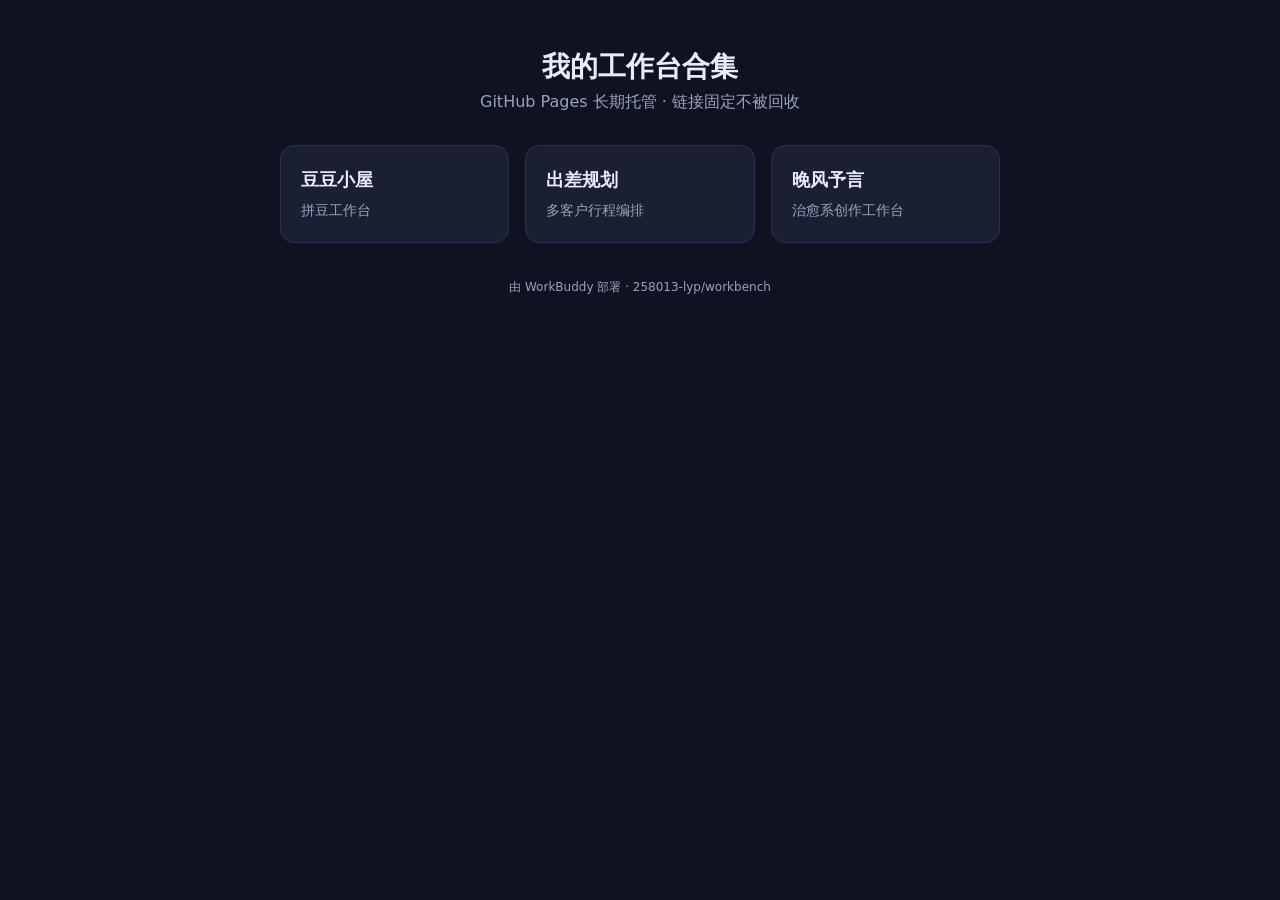
==== index.html @ c64cf82f "chore: 重新启用 .nojekyll 静态托管 + 根目录落地页" ====
<!DOCTYPE html>
<html lang="zh-CN">
<head>
<meta charset="utf-8">
<meta name="viewport" content="width=device-width, initial-scale=1">
<title>工作台合集</title>
<style>
  :root{--bg:#0f1220;--card:#1a1f33;--fg:#e8ecf6;--muted:#9aa3bd;--accent:#7c9cff}
  *{box-sizing:border-box}
  body{margin:0;font-family:system-ui,-apple-system,"PingFang SC","Microsoft YaHei",sans-serif;background:var(--bg);color:var(--fg);min-height:100vh;display:flex;flex-direction:column;align-items:center;padding:48px 20px}
  h1{font-size:28px;margin:0 0 6px}
  p.sub{color:var(--muted);margin:0 0 32px}
  .grid{display:grid;gap:16px;width:min(720px,100%);grid-template-columns:repeat(auto-fit,minmax(200px,1fr))}
  a.card{display:block;background:var(--card);border:1px solid #2a3150;border-radius:14px;padding:22px 20px;text-decoration:none;color:var(--fg);transition:.15s}
  a.card:hover{border-color:var(--accent);transform:translateY(-2px)}
  a.card h2{margin:0 0 8px;font-size:18px}
  a.card span{color:var(--muted);font-size:14px}
  footer{margin-top:36px;color:var(--muted);font-size:12px}
</style>
</head>
<body>
  <h1>我的工作台合集</h1>
  <p class="sub">GitHub Pages 长期托管 · 链接固定不被回收</p>
  <div class="grid">
    <a class="card" href="doudou/"><h2>豆豆小屋</h2><span>拼豆工作台</span></a>
    <a class="card" href="trip/"><h2>出差规划</h2><span>多客户行程编排</span></a>
    <a class="card" href="wfyy/index.html"><h2>晚风予言</h2><span>治愈系创作工作台</span></a>
  </div>
  <footer>由 WorkBuddy 部署 · 258013-lyp/workbench</footer>
</body>
</html>
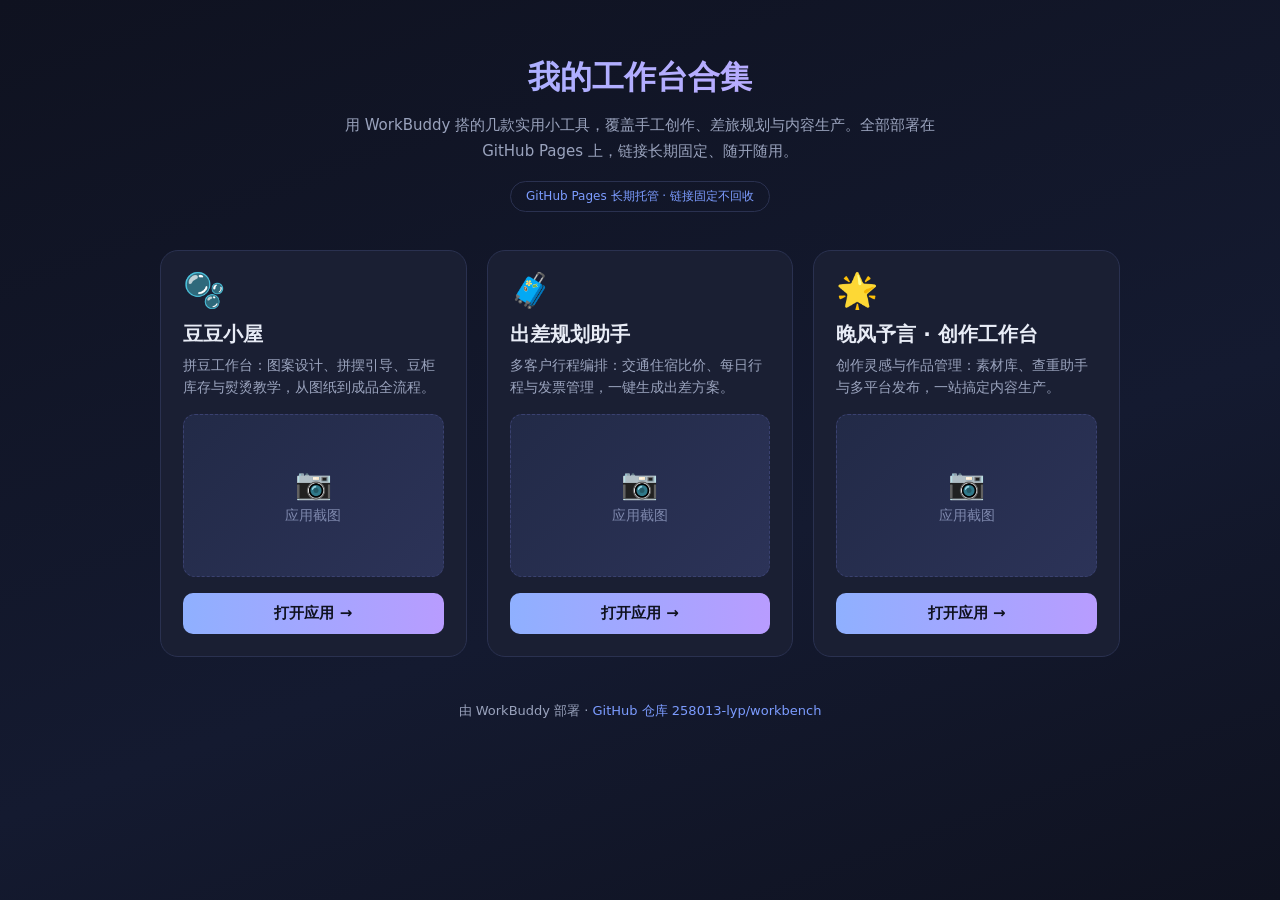
==== commit 652514c7: "style: 工作台合集页增加应用简介与截图位，便于对外展示" ====
--- a/index.html
+++ b/index.html
@@ -3,29 +3,74 @@
 <head>
 <meta charset="utf-8">
 <meta name="viewport" content="width=device-width, initial-scale=1">
-<title>工作台合集</title>
+<title>我的工作台合集</title>
 <style>
-  :root{--bg:#0f1220;--card:#1a1f33;--fg:#e8ecf6;--muted:#9aa3bd;--accent:#7c9cff}
-  *{box-sizing:border-box}
-  body{margin:0;font-family:system-ui,-apple-system,"PingFang SC","Microsoft YaHei",sans-serif;background:var(--bg);color:var(--fg);min-height:100vh;display:flex;flex-direction:column;align-items:center;padding:48px 20px}
-  h1{font-size:28px;margin:0 0 6px}
-  p.sub{color:var(--muted);margin:0 0 32px}
-  .grid{display:grid;gap:16px;width:min(720px,100%);grid-template-columns:repeat(auto-fit,minmax(200px,1fr))}
-  a.card{display:block;background:var(--card);border:1px solid #2a3150;border-radius:14px;padding:22px 20px;text-decoration:none;color:var(--fg);transition:.15s}
-  a.card:hover{border-color:var(--accent);transform:translateY(-2px)}
-  a.card h2{margin:0 0 8px;font-size:18px}
-  a.card span{color:var(--muted);font-size:14px}
-  footer{margin-top:36px;color:var(--muted);font-size:12px}
+:root{--bg:#0f1220;--card:#1a1f33;--fg:#e8ecf6;--muted:#9aa3bd;--accent:#7c9cff;--line:#2a3150}
+*{box-sizing:border-box}
+body{margin:0;font-family:system-ui,-apple-system,"PingFang SC","Microsoft YaHei",sans-serif;background:linear-gradient(160deg,#0f1220,#141a30 60%,#0f1220);color:var(--fg);min-height:100vh;padding:56px 20px 44px}
+.wrap{width:min(960px,100%);margin:0 auto}
+header{text-align:center;margin-bottom:8px}
+h1{font-size:32px;margin:0 0 12px;background:linear-gradient(90deg,#9bb4ff,#c9a7ff);-webkit-background-clip:text;background-clip:text;color:transparent}
+.sub{color:var(--muted);margin:0 auto;max-width:640px;line-height:1.75;font-size:15px}
+.badge{display:inline-block;margin-top:16px;font-size:12px;color:var(--accent);border:1px solid var(--line);border-radius:999px;padding:6px 15px}
+.grid{display:grid;gap:20px;margin-top:38px;grid-template-columns:repeat(auto-fit,minmax(260px,1fr))}
+.card{background:var(--card);border:1px solid var(--line);border-radius:18px;padding:22px;display:flex;flex-direction:column;transition:.18s}
+.card:hover{border-color:var(--accent);transform:translateY(-3px);box-shadow:0 12px 30px rgba(0,0,0,.35)}
+.icon{font-size:34px;line-height:1}
+.card h2{margin:14px 0 6px;font-size:20px}
+.desc{color:var(--muted);font-size:14px;line-height:1.6;margin:0 0 16px;min-height:44px}
+.shot{position:relative;aspect-ratio:16/10;border-radius:12px;overflow:hidden;margin-bottom:16px;background:linear-gradient(135deg,#222a47,#2c3358);border:1px dashed #3a4170;display:flex;align-items:center;justify-content:center}
+.shot img{position:absolute;inset:0;width:100%;height:100%;object-fit:cover;display:block}
+.shot .ph{display:none;flex-direction:column;align-items:center;gap:6px;color:#7e88ad;font-size:14px}
+.shot .ph .em{font-size:30px}
+.btn{margin-top:auto;text-align:center;text-decoration:none;color:#0f1220;background:linear-gradient(90deg,#8fb0ff,#b89cff);font-weight:600;padding:11px 0;border-radius:10px;font-size:15px;transition:.15s}
+.btn:hover{filter:brightness(1.08)}
+footer{margin-top:42px;text-align:center;color:var(--muted);font-size:13px;line-height:1.8}
+footer a{color:var(--accent);text-decoration:none}
 </style>
 </head>
 <body>
-  <h1>我的工作台合集</h1>
-  <p class="sub">GitHub Pages 长期托管 · 链接固定不被回收</p>
+<div class="wrap">
+  <header>
+    <h1>我的工作台合集</h1>
+    <p class="sub">用 WorkBuddy 搭的几款实用小工具，覆盖手工创作、差旅规划与内容生产。全部部署在 GitHub Pages 上，链接长期固定、随开随用。</p>
+    <span class="badge">GitHub Pages 长期托管 · 链接固定不回收</span>
+  </header>
   <div class="grid">
-    <a class="card" href="doudou/"><h2>豆豆小屋</h2><span>拼豆工作台</span></a>
-    <a class="card" href="trip/"><h2>出差规划</h2><span>多客户行程编排</span></a>
-    <a class="card" href="wfyy/index.html"><h2>晚风予言</h2><span>治愈系创作工作台</span></a>
+    <div class="card">
+      <div class="icon">🫧</div>
+      <h2>豆豆小屋</h2>
+      <p class="desc">拼豆工作台：图案设计、拼摆引导、豆柜库存与熨烫教学，从图纸到成品全流程。</p>
+      <div class="shot">
+        <img src="shots/doudou.png" alt="豆豆小屋截图" onerror="this.style.display='none';this.nextElementSibling.style.display='flex'">
+        <div class="ph"><div class="em">📷</div><div>应用截图</div></div>
+      </div>
+      <a class="btn" href="doudou/">打开应用 →</a>
+    </div>
+    <div class="card">
+      <div class="icon">🧳</div>
+      <h2>出差规划助手</h2>
+      <p class="desc">多客户行程编排：交通住宿比价、每日行程与发票管理，一键生成出差方案。</p>
+      <div class="shot">
+        <img src="shots/trip.png" alt="出差规划助手截图" onerror="this.style.display='none';this.nextElementSibling.style.display='flex'">
+        <div class="ph"><div class="em">📷</div><div>应用截图</div></div>
+      </div>
+      <a class="btn" href="trip/">打开应用 →</a>
+    </div>
+    <div class="card">
+      <div class="icon">🌟</div>
+      <h2>晚风予言 · 创作工作台</h2>
+      <p class="desc">创作灵感与作品管理：素材库、查重助手与多平台发布，一站搞定内容生产。</p>
+      <div class="shot">
+        <img src="shots/wfyy.png" alt="晚风予言截图" onerror="this.style.display='none';this.nextElementSibling.style.display='flex'">
+        <div class="ph"><div class="em">📷</div><div>应用截图</div></div>
+      </div>
+      <a class="btn" href="wfyy/index.html">打开应用 →</a>
+    </div>
   </div>
-  <footer>由 WorkBuddy 部署 · 258013-lyp/workbench</footer>
+  <footer>
+    由 WorkBuddy 部署 · <a href="https://github.com/258013-lyp/workbench">GitHub 仓库 258013-lyp/workbench</a>
+  </footer>
+</div>
 </body>
 </html>
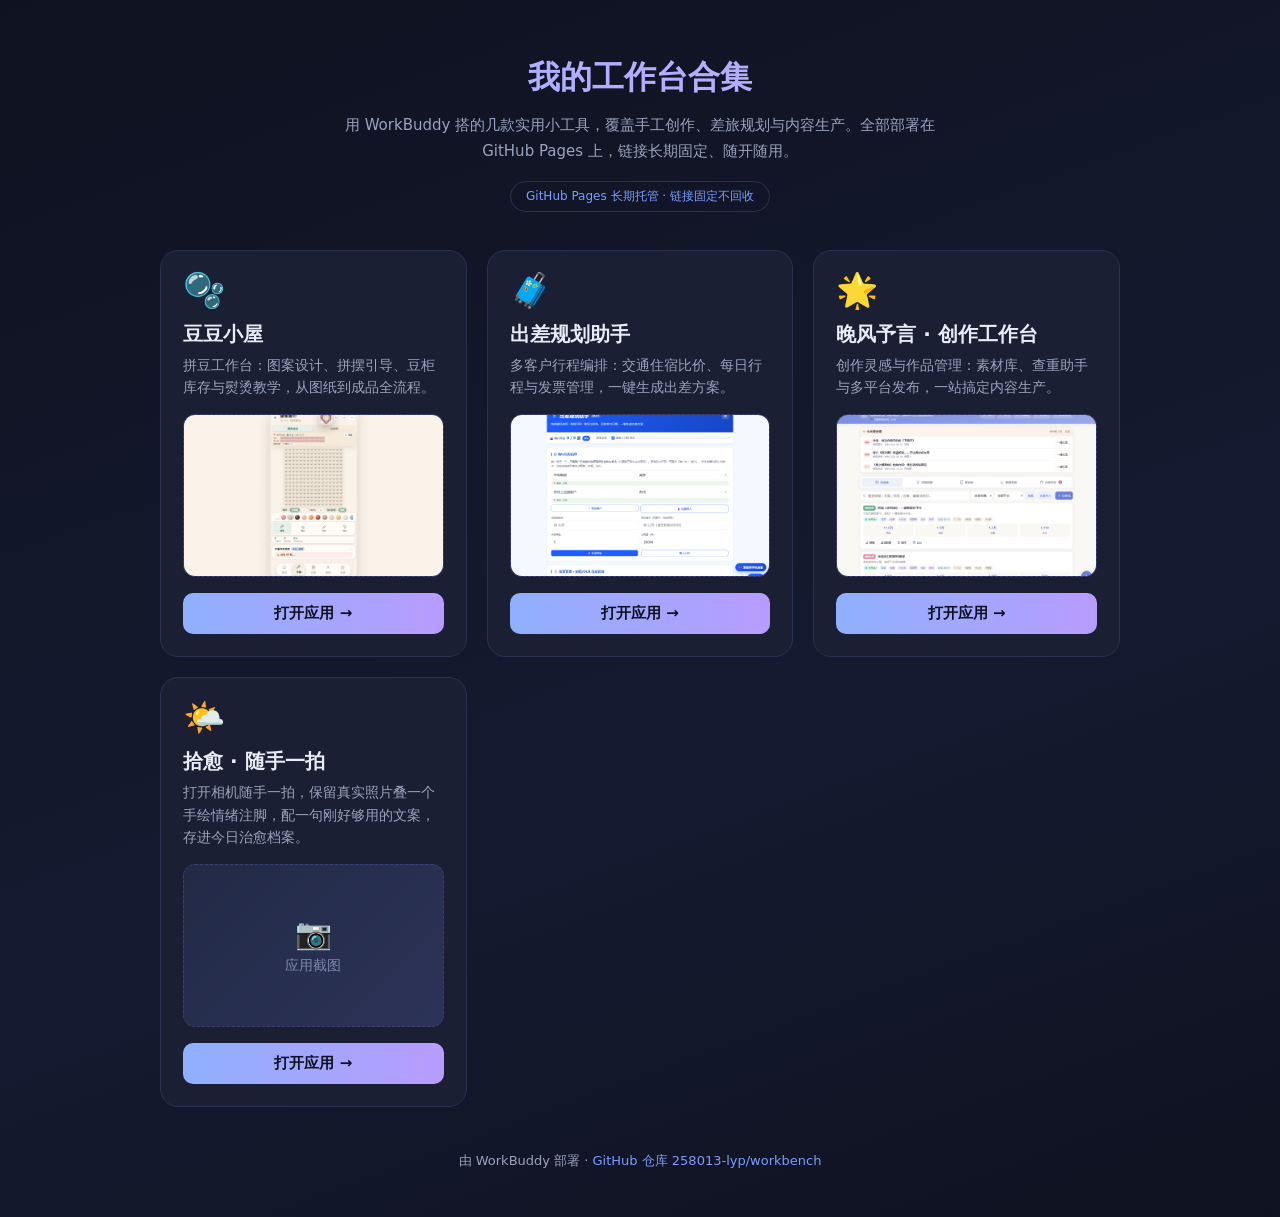
==== commit 3d3c281d: "feat(shiyu): 工作台索引页加入「拾愈 · 随手一拍」入口" ====
--- a/index.html
+++ b/index.html
@@ -67,6 +67,16 @@
       </div>
       <a class="btn" href="wfyy/index.html">打开应用 →</a>
     </div>
+    <div class="card">
+      <div class="icon">🌤️</div>
+      <h2>拾愈 · 随手一拍</h2>
+      <p class="desc">打开相机随手一拍，保留真实照片叠一个手绘情绪注脚，配一句刚好够用的文案，存进今日治愈档案。</p>
+      <div class="shot">
+        <img src="shots/shiyu.png" alt="拾愈截图" onerror="this.style.display='none';this.nextElementSibling.style.display='flex'">
+        <div class="ph"><div class="em">📷</div><div>应用截图</div></div>
+      </div>
+      <a class="btn" href="shiyu/">打开应用 →</a>
+    </div>
   </div>
   <footer>
     由 WorkBuddy 部署 · <a href="https://github.com/258013-lyp/workbench">GitHub 仓库 258013-lyp/workbench</a>
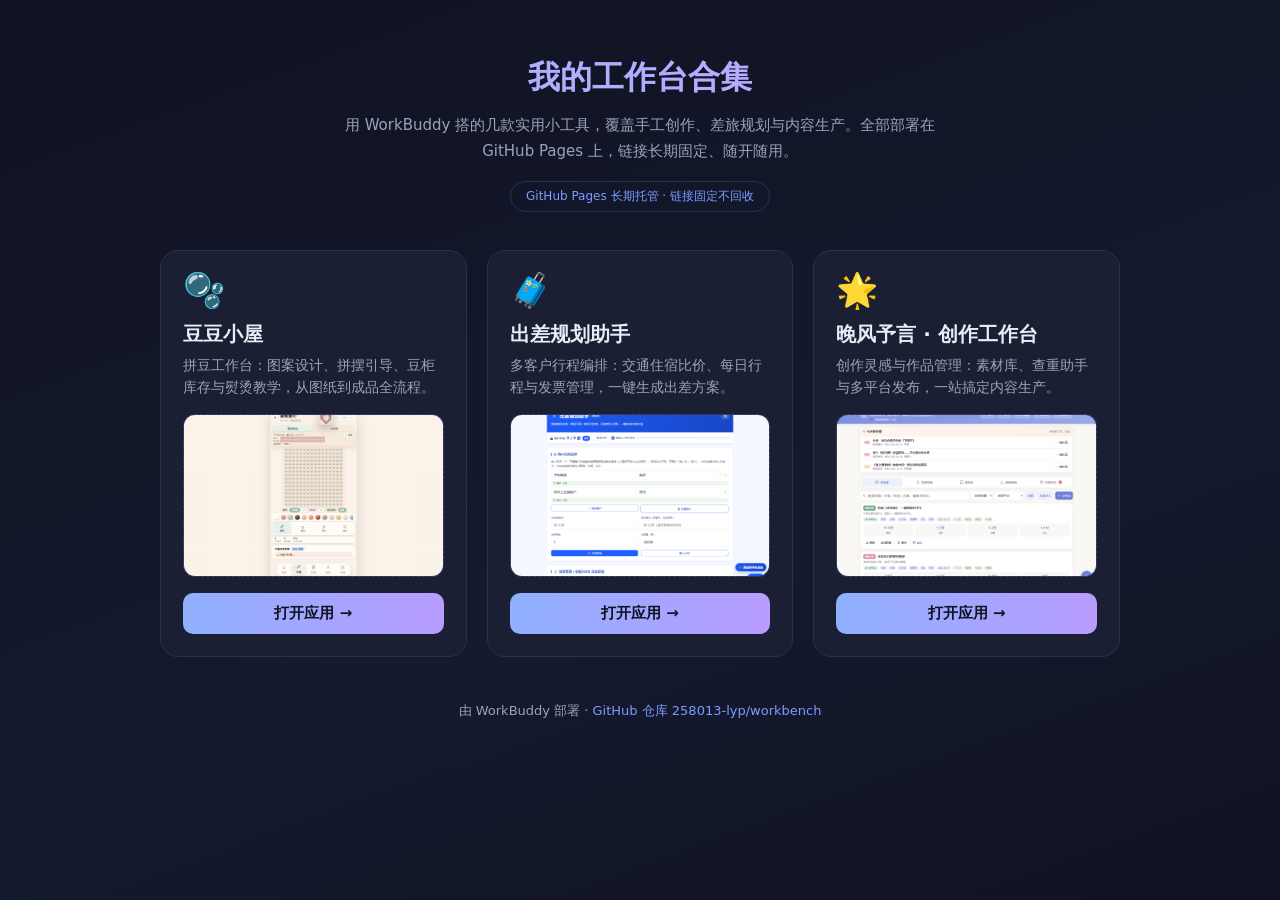
==== commit cc27f9cf: "chore: 删除「拾愈」小工具（shiyu 目录、导航入口与截图）" ====
--- a/index.html
+++ b/index.html
@@ -67,16 +67,6 @@
       </div>
       <a class="btn" href="wfyy/index.html">打开应用 →</a>
     </div>
-    <div class="card">
-      <div class="icon">🌤️</div>
-      <h2>拾愈 · 随手一拍</h2>
-      <p class="desc">打开相机随手一拍，保留真实照片叠一个手绘情绪注脚，配一句刚好够用的文案，存进今日治愈档案。</p>
-      <div class="shot">
-        <img src="shots/shiyu.png" alt="拾愈截图" onerror="this.style.display='none';this.nextElementSibling.style.display='flex'">
-        <div class="ph"><div class="em">📷</div><div>应用截图</div></div>
-      </div>
-      <a class="btn" href="shiyu/">打开应用 →</a>
-    </div>
   </div>
   <footer>
     由 WorkBuddy 部署 · <a href="https://github.com/258013-lyp/workbench">GitHub 仓库 258013-lyp/workbench</a>
